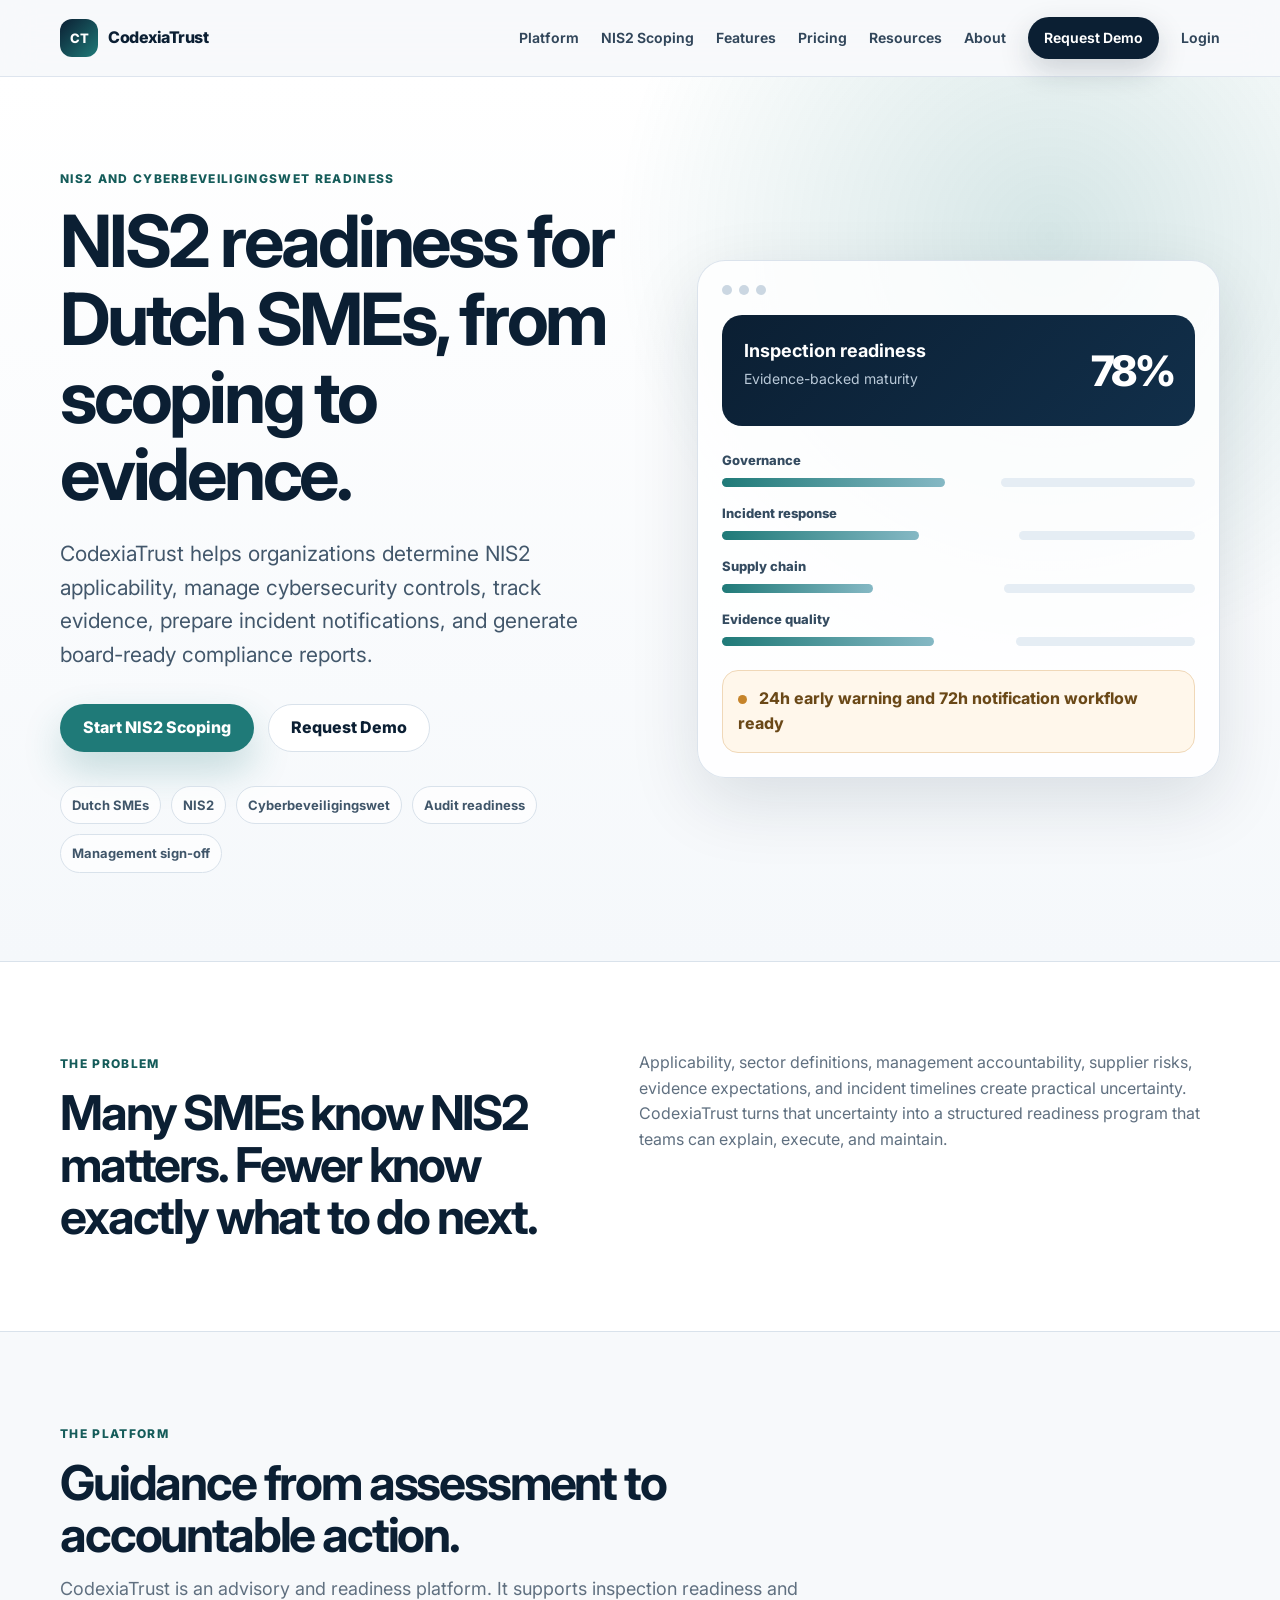
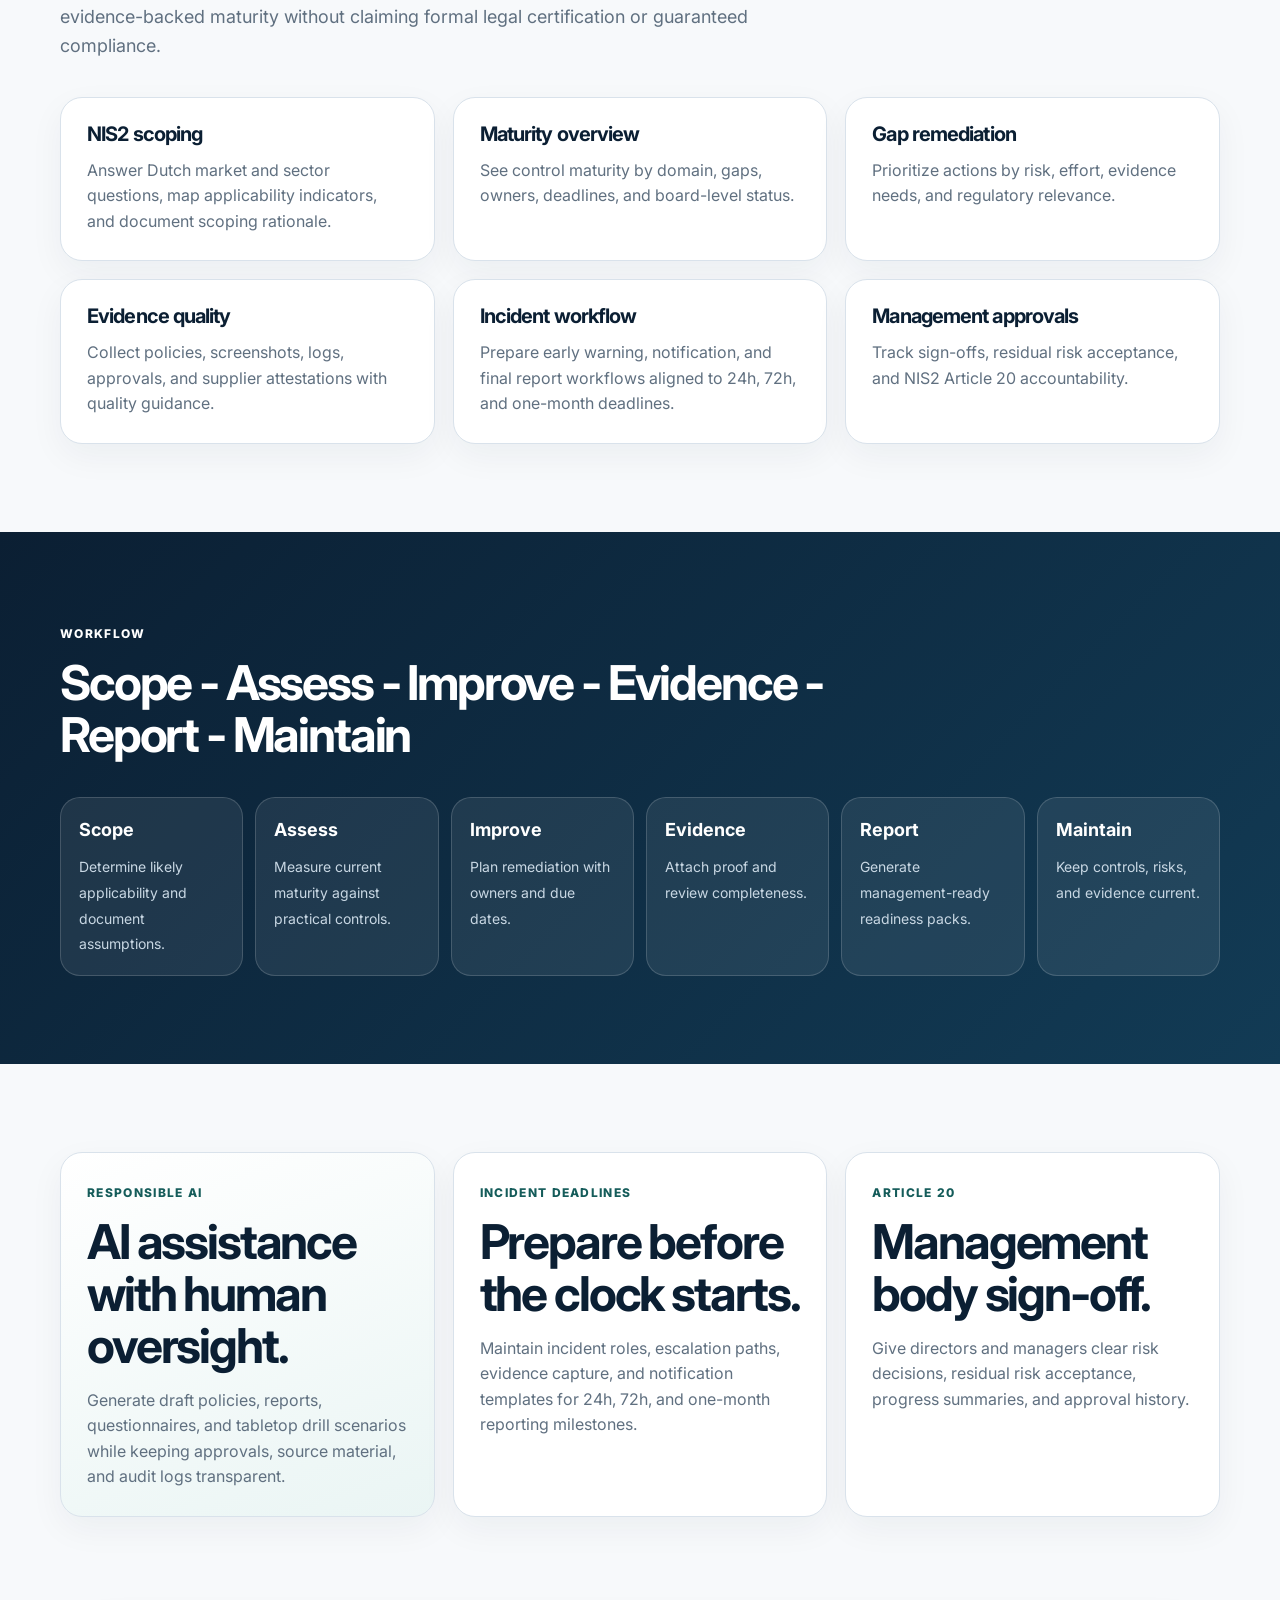
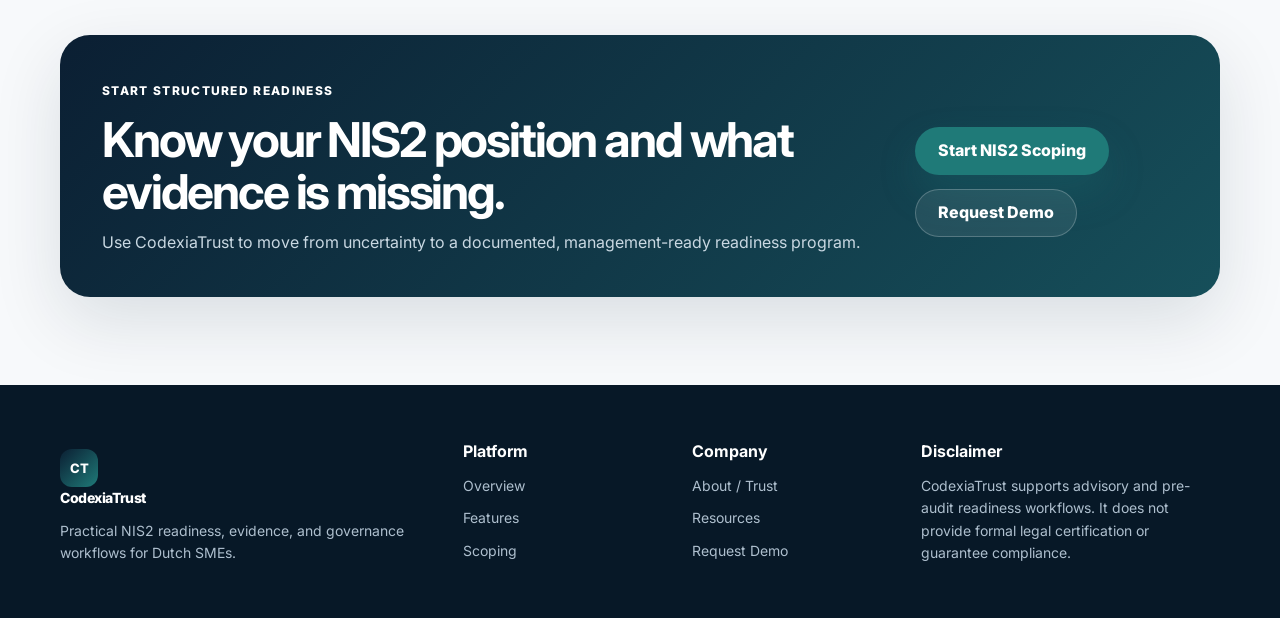
==== index.html @ 7f8c8d51 "Initial CodexiaTrust website" ====
<!doctype html>
<html lang="en">
  <head>
    <meta charset="utf-8">
    <meta name="viewport" content="width=device-width, initial-scale=1">
    <title>CodexiaTrust | NIS2 readiness for Dutch SMEs</title>
    <meta name="description" content="CodexiaTrust helps Dutch SMEs scope NIS2 applicability, manage cyber controls, collect evidence, prepare incident notifications, and report readiness to management.">
    <link rel="preconnect" href="https://fonts.googleapis.com">
    <link rel="preconnect" href="https://fonts.gstatic.com" crossorigin>
    <link href="https://fonts.googleapis.com/css2?family=Inter:wght@400;500;600;700;800&display=swap" rel="stylesheet">
    <link rel="stylesheet" href="styles.css">
  </head>
  <body>
    <header class="site-header">
      <nav class="nav container" aria-label="Primary navigation">
        <a class="brand" href="index.html" aria-label="CodexiaTrust home"><span class="brand-mark">CT</span><span>CodexiaTrust</span></a>
        <button class="nav-toggle" type="button" aria-expanded="false" aria-controls="nav-menu">Menu</button>
        <div class="nav-menu" id="nav-menu">
          <a href="platform.html">Platform</a>
          <a href="scoping.html">NIS2 Scoping</a>
          <a href="features.html">Features</a>
          <a href="pricing.html">Pricing</a>
          <a href="resources.html">Resources</a>
          <a href="about.html">About</a>
          <a href="pricing.html" class="nav-cta">Request Demo</a>
          <a href="login.html">Login</a>
        </div>
      </nav>
    </header>

    <main>
      <section class="hero section">
        <div class="container hero-grid">
          <div class="hero-copy">
            <span class="eyebrow">NIS2 and Cyberbeveiligingswet readiness</span>
            <h1>NIS2 readiness for Dutch SMEs, from scoping to evidence.</h1>
            <p class="lead">CodexiaTrust helps organizations determine NIS2 applicability, manage cybersecurity controls, track evidence, prepare incident notifications, and generate board-ready compliance reports.</p>
            <div class="hero-actions">
              <a class="button primary" href="scoping.html">Start NIS2 Scoping</a>
              <a class="button secondary" href="pricing.html">Request Demo</a>
            </div>
            <div class="trust-row" aria-label="Trust indicators">
              <span>Dutch SMEs</span><span>NIS2</span><span>Cyberbeveiligingswet</span><span>Audit readiness</span><span>Management sign-off</span>
            </div>
          </div>
          <div class="dashboard-card" aria-label="Compliance dashboard mockup">
            <div class="mock-header"><span></span><span></span><span></span></div>
            <div class="score-panel">
              <div><strong>Inspection readiness</strong><span>Evidence-backed maturity</span></div>
              <div class="score">78%</div>
            </div>
            <div class="maturity-bars">
              <div><span>Governance</span><b style="width: 82%"></b></div>
              <div><span>Incident response</span><b style="width: 68%"></b></div>
              <div><span>Supply chain</span><b style="width: 55%"></b></div>
              <div><span>Evidence quality</span><b style="width: 74%"></b></div>
            </div>
            <div class="deadline-card"><span class="amber-dot"></span> 24h early warning and 72h notification workflow ready</div>
          </div>
        </div>
      </section>

      <section class="section problem">
        <div class="container split">
          <div>
            <span class="eyebrow">The problem</span>
            <h2>Many SMEs know NIS2 matters. Fewer know exactly what to do next.</h2>
          </div>
          <p>Applicability, sector definitions, management accountability, supplier risks, evidence expectations, and incident timelines create practical uncertainty. CodexiaTrust turns that uncertainty into a structured readiness program that teams can explain, execute, and maintain.</p>
        </div>
      </section>

      <section class="section">
        <div class="container">
          <div class="section-heading">
            <span class="eyebrow">The platform</span>
            <h2>Guidance from assessment to accountable action.</h2>
            <p>CodexiaTrust is an advisory and readiness platform. It supports inspection readiness and evidence-backed maturity without claiming formal legal certification or guaranteed compliance.</p>
          </div>
          <div class="feature-grid">
            <article class="card"><h3>NIS2 scoping</h3><p>Answer Dutch market and sector questions, map applicability indicators, and document scoping rationale.</p></article>
            <article class="card"><h3>Maturity overview</h3><p>See control maturity by domain, gaps, owners, deadlines, and board-level status.</p></article>
            <article class="card"><h3>Gap remediation</h3><p>Prioritize actions by risk, effort, evidence needs, and regulatory relevance.</p></article>
            <article class="card"><h3>Evidence quality</h3><p>Collect policies, screenshots, logs, approvals, and supplier attestations with quality guidance.</p></article>
            <article class="card"><h3>Incident workflow</h3><p>Prepare early warning, notification, and final report workflows aligned to 24h, 72h, and one-month deadlines.</p></article>
            <article class="card"><h3>Management approvals</h3><p>Track sign-offs, residual risk acceptance, and NIS2 Article 20 accountability.</p></article>
          </div>
        </div>
      </section>

      <section class="section workflow-section">
        <div class="container">
          <div class="section-heading compact"><span class="eyebrow">Workflow</span><h2>Scope - Assess - Improve - Evidence - Report - Maintain</h2></div>
          <div class="workflow">
            <div><strong>Scope</strong><span>Determine likely applicability and document assumptions.</span></div>
            <div><strong>Assess</strong><span>Measure current maturity against practical controls.</span></div>
            <div><strong>Improve</strong><span>Plan remediation with owners and due dates.</span></div>
            <div><strong>Evidence</strong><span>Attach proof and review completeness.</span></div>
            <div><strong>Report</strong><span>Generate management-ready readiness packs.</span></div>
            <div><strong>Maintain</strong><span>Keep controls, risks, and evidence current.</span></div>
          </div>
        </div>
      </section>

      <section class="section">
        <div class="container three-column">
          <article class="panel accent"><span class="eyebrow">Responsible AI</span><h2>AI assistance with human oversight.</h2><p>Generate draft policies, reports, questionnaires, and tabletop drill scenarios while keeping approvals, source material, and audit logs transparent.</p></article>
          <article class="panel"><span class="eyebrow">Incident deadlines</span><h2>Prepare before the clock starts.</h2><p>Maintain incident roles, escalation paths, evidence capture, and notification templates for 24h, 72h, and one-month reporting milestones.</p></article>
          <article class="panel"><span class="eyebrow">Article 20</span><h2>Management body sign-off.</h2><p>Give directors and managers clear risk decisions, residual risk acceptance, progress summaries, and approval history.</p></article>
        </div>
      </section>

      <section class="section final-cta">
        <div class="container cta-box">
          <div><span class="eyebrow">Start structured readiness</span><h2>Know your NIS2 position and what evidence is missing.</h2><p>Use CodexiaTrust to move from uncertainty to a documented, management-ready readiness program.</p></div>
          <div class="hero-actions"><a class="button primary" href="scoping.html">Start NIS2 Scoping</a><a class="button secondary dark" href="pricing.html">Request Demo</a></div>
        </div>
      </section>
    </main>

    <footer class="footer">
      <div class="container footer-grid">
        <div><a class="brand" href="index.html"><span class="brand-mark">CT</span><span>CodexiaTrust</span></a><p>Practical NIS2 readiness, evidence, and governance workflows for Dutch SMEs.</p></div>
        <div><strong>Platform</strong><a href="platform.html">Overview</a><a href="features.html">Features</a><a href="scoping.html">Scoping</a></div>
        <div><strong>Company</strong><a href="about.html">About / Trust</a><a href="resources.html">Resources</a><a href="pricing.html">Request Demo</a></div>
        <div><strong>Disclaimer</strong><p>CodexiaTrust supports advisory and pre-audit readiness workflows. It does not provide formal legal certification or guarantee compliance.</p></div>
      </div>
    </footer>
    <script src="script.js"></script>
  </body>
</html>
---- styles.css ----
:root {
  --navy: #0b1f33;
  --navy-2: #112f4a;
  --teal: #1f7a78;
  --teal-dark: #155c5a;
  --blue-gray: #e8eef4;
  --surface: #f7f9fb;
  --white: #ffffff;
  --text: #152638;
  --muted: #607080;
  --line: #d9e2eb;
  --amber: #c6842a;
  --shadow: 0 24px 70px rgba(11, 31, 51, 0.12);
}

* { box-sizing: border-box; }

body {
  margin: 0;
  font-family: Inter, system-ui, -apple-system, BlinkMacSystemFont, "Segoe UI", sans-serif;
  color: var(--text);
  background: var(--surface);
  line-height: 1.6;
}

a { color: inherit; text-decoration: none; }

.container { width: min(1160px, calc(100% - 40px)); margin: 0 auto; }
.section { padding: 88px 0; }

.site-header {
  position: sticky;
  top: 0;
  z-index: 20;
  background: rgba(247, 249, 251, 0.88);
  backdrop-filter: blur(18px);
  border-bottom: 1px solid rgba(217, 226, 235, 0.8);
}

.nav { min-height: 76px; display: flex; align-items: center; justify-content: space-between; gap: 24px; }
.brand { display: inline-flex; align-items: center; gap: 10px; font-weight: 800; color: var(--navy); letter-spacing: -0.03em; }
.brand-mark { display: grid; place-items: center; width: 38px; height: 38px; border-radius: 12px; color: white; background: linear-gradient(135deg, var(--navy), var(--teal)); font-size: 13px; letter-spacing: 0; }
.nav-menu { display: flex; align-items: center; gap: 22px; font-size: 14px; font-weight: 650; color: #31465a; }
.nav-menu a:hover { color: var(--teal); }
.nav-cta { padding: 10px 16px; border-radius: 999px; background: var(--navy); color: white !important; box-shadow: 0 12px 30px rgba(11, 31, 51, 0.18); }
.nav-toggle { display: none; border: 1px solid var(--line); background: white; border-radius: 999px; padding: 10px 14px; font-weight: 700; color: var(--navy); }

.hero { overflow: hidden; background: radial-gradient(circle at 82% 18%, rgba(31, 122, 120, 0.18), transparent 34%), linear-gradient(180deg, #ffffff, #f5f8fb); }
.hero-grid { display: grid; grid-template-columns: 1.05fr 0.95fr; gap: 58px; align-items: center; }
.eyebrow { display: inline-flex; color: var(--teal-dark); font-weight: 800; font-size: 12px; letter-spacing: 0.11em; text-transform: uppercase; margin-bottom: 14px; }
h1, h2, h3 { margin: 0; color: var(--navy); line-height: 1.08; letter-spacing: -0.045em; }
h1 { font-size: clamp(42px, 6vw, 72px); }
h2 { font-size: clamp(30px, 4vw, 48px); }
h3 { font-size: 20px; }
p { margin: 0; color: var(--muted); }
.lead { margin-top: 24px; font-size: clamp(18px, 2vw, 21px); color: #42576b; max-width: 760px; }
.hero-actions { display: flex; flex-wrap: wrap; gap: 14px; margin-top: 32px; }
.button { display: inline-flex; align-items: center; justify-content: center; min-height: 48px; padding: 0 22px; border-radius: 999px; font-weight: 800; border: 1px solid transparent; }
.button.primary { background: var(--teal); color: white; box-shadow: 0 18px 38px rgba(31, 122, 120, 0.24); }
.button.primary:hover { background: var(--teal-dark); }
.button.secondary { background: white; color: var(--navy); border-color: var(--line); }
.button.secondary.dark { background: rgba(255,255,255,0.08); color: white; border-color: rgba(255,255,255,0.22); }
.trust-row { display: flex; flex-wrap: wrap; gap: 10px; margin-top: 34px; }
.trust-row span { padding: 8px 11px; border: 1px solid var(--line); border-radius: 999px; background: rgba(255,255,255,0.72); color: #40566a; font-size: 13px; font-weight: 700; }

.dashboard-card { background: rgba(255,255,255,0.82); border: 1px solid rgba(217, 226, 235, 0.94); border-radius: 28px; padding: 24px; box-shadow: var(--shadow); }
.mock-header { display: flex; gap: 7px; margin-bottom: 20px; }
.mock-header span { width: 10px; height: 10px; border-radius: 50%; background: #cbd7e2; }
.score-panel { display: flex; justify-content: space-between; gap: 18px; padding: 22px; border-radius: 20px; color: white; background: linear-gradient(135deg, var(--navy), var(--navy-2)); }
.score-panel strong { display: block; font-size: 18px; }
.score-panel span { color: #b9c9d8; font-size: 14px; }
.score { font-size: 42px; font-weight: 800; letter-spacing: -0.06em; }
.maturity-bars { display: grid; gap: 16px; margin: 24px 0; }
.maturity-bars div { display: grid; gap: 7px; font-size: 13px; font-weight: 800; color: #344b60; }
.maturity-bars div::after { content: ""; grid-row: 2; height: 9px; border-radius: 999px; background: #e5edf4; }
.maturity-bars b { position: relative; z-index: 1; grid-row: 2; height: 9px; border-radius: 999px; background: linear-gradient(90deg, var(--teal), #85b8c4); }
.deadline-card { padding: 15px; border: 1px solid #f0d8b8; border-radius: 16px; color: #6a4817; background: #fff7eb; font-weight: 750; }
.amber-dot { display: inline-block; width: 9px; height: 9px; border-radius: 50%; background: var(--amber); margin-right: 8px; }

.split { display: grid; grid-template-columns: 0.9fr 1fr; gap: 56px; align-items: start; }
.problem { background: var(--white); border-block: 1px solid var(--line); }
.section-heading { max-width: 760px; margin-bottom: 36px; }
.section-heading p { margin-top: 14px; font-size: 18px; }
.section-heading.compact { max-width: 860px; }
.feature-grid { display: grid; grid-template-columns: repeat(3, 1fr); gap: 18px; }
.card, .panel, .mini-card { background: white; border: 1px solid var(--line); border-radius: 22px; padding: 26px; box-shadow: 0 12px 34px rgba(11,31,51,0.05); }
.card p, .mini-card p { margin-top: 12px; }
.workflow-section { background: linear-gradient(135deg, var(--navy), #123b55); }
.workflow-section h2, .workflow-section .eyebrow { color: white; }
.workflow { display: grid; grid-template-columns: repeat(6, 1fr); gap: 12px; }
.workflow div { min-height: 160px; padding: 18px; border-radius: 20px; background: rgba(255,255,255,0.08); border: 1px solid rgba(255,255,255,0.16); color: white; }
.workflow strong { display: block; font-size: 18px; margin-bottom: 10px; }
.workflow span { color: #c8d7e3; font-size: 14px; }
.three-column { display: grid; grid-template-columns: repeat(3, 1fr); gap: 18px; }
.panel { min-height: 300px; }
.panel p { margin-top: 16px; }
.panel.accent { background: linear-gradient(160deg, #ffffff, #eaf5f4); }
.final-cta { padding-top: 30px; }
.cta-box { display: flex; justify-content: space-between; gap: 32px; align-items: center; padding: 42px; border-radius: 30px; background: linear-gradient(135deg, var(--navy), #164f5a); box-shadow: var(--shadow); }
.cta-box h2, .cta-box p, .cta-box .eyebrow { color: white; }
.cta-box p { color: #c9d8e2; margin-top: 12px; }

.page-hero { padding: 76px 0 48px; background: linear-gradient(180deg, #ffffff, #f7f9fb); border-bottom: 1px solid var(--line); }
.page-hero .lead { max-width: 820px; }
.content-grid { display: grid; grid-template-columns: repeat(2, 1fr); gap: 18px; }
.pricing-grid { display: grid; grid-template-columns: repeat(3, 1fr); gap: 18px; align-items: stretch; }
.price { font-size: 38px; font-weight: 800; color: var(--navy); letter-spacing: -0.05em; margin: 20px 0; }
.list { padding: 0; margin: 20px 0 0; list-style: none; display: grid; gap: 10px; color: #43596d; }
.list li::before { content: "+"; color: var(--teal); font-weight: 900; margin-right: 8px; }
.form-box { max-width: 760px; background: white; border: 1px solid var(--line); border-radius: 26px; padding: 30px; box-shadow: var(--shadow); }
.form-grid { display: grid; grid-template-columns: repeat(2, 1fr); gap: 14px; }
label { display: grid; gap: 7px; font-weight: 750; color: var(--navy); font-size: 14px; }
input, select, textarea { width: 100%; border: 1px solid var(--line); border-radius: 14px; padding: 13px 14px; font: inherit; background: white; color: var(--text); }
textarea { min-height: 120px; resize: vertical; }
.full { grid-column: 1 / -1; }
.login-shell { min-height: calc(100vh - 76px); display: grid; place-items: center; padding: 60px 20px; background: radial-gradient(circle at 70% 10%, rgba(31,122,120,0.18), transparent 35%), var(--surface); }
.login-card { width: min(460px, 100%); background: white; border: 1px solid var(--line); border-radius: 28px; padding: 34px; box-shadow: var(--shadow); }

.footer { padding: 54px 0; background: #071827; color: white; }
.footer-grid { display: grid; grid-template-columns: 1.5fr 0.8fr 0.8fr 1.2fr; gap: 30px; }
.footer .brand, .footer strong { color: white; }
.footer p, .footer a { display: block; color: #aebfce; margin-top: 10px; font-size: 14px; }

@media (max-width: 920px) {
  .nav-toggle { display: inline-flex; }
  .nav-menu { position: absolute; inset: 76px 20px auto; display: none; flex-direction: column; align-items: stretch; padding: 20px; background: white; border: 1px solid var(--line); border-radius: 22px; box-shadow: var(--shadow); }
  .nav-menu.open { display: flex; }
  .hero-grid, .split, .content-grid { grid-template-columns: 1fr; }
  .feature-grid, .three-column, .pricing-grid { grid-template-columns: repeat(2, 1fr); }
  .workflow { grid-template-columns: repeat(3, 1fr); }
  .cta-box { flex-direction: column; align-items: flex-start; }
  .footer-grid { grid-template-columns: repeat(2, 1fr); }
}

@media (max-width: 640px) {
  .container { width: min(100% - 28px, 1160px); }
  .section { padding: 62px 0; }
  .feature-grid, .three-column, .pricing-grid, .workflow, .form-grid { grid-template-columns: 1fr; }
  .footer-grid { grid-template-columns: 1fr; }
  .dashboard-card, .cta-box, .login-card { border-radius: 22px; padding: 22px; }
  h1 { font-size: 40px; }
}
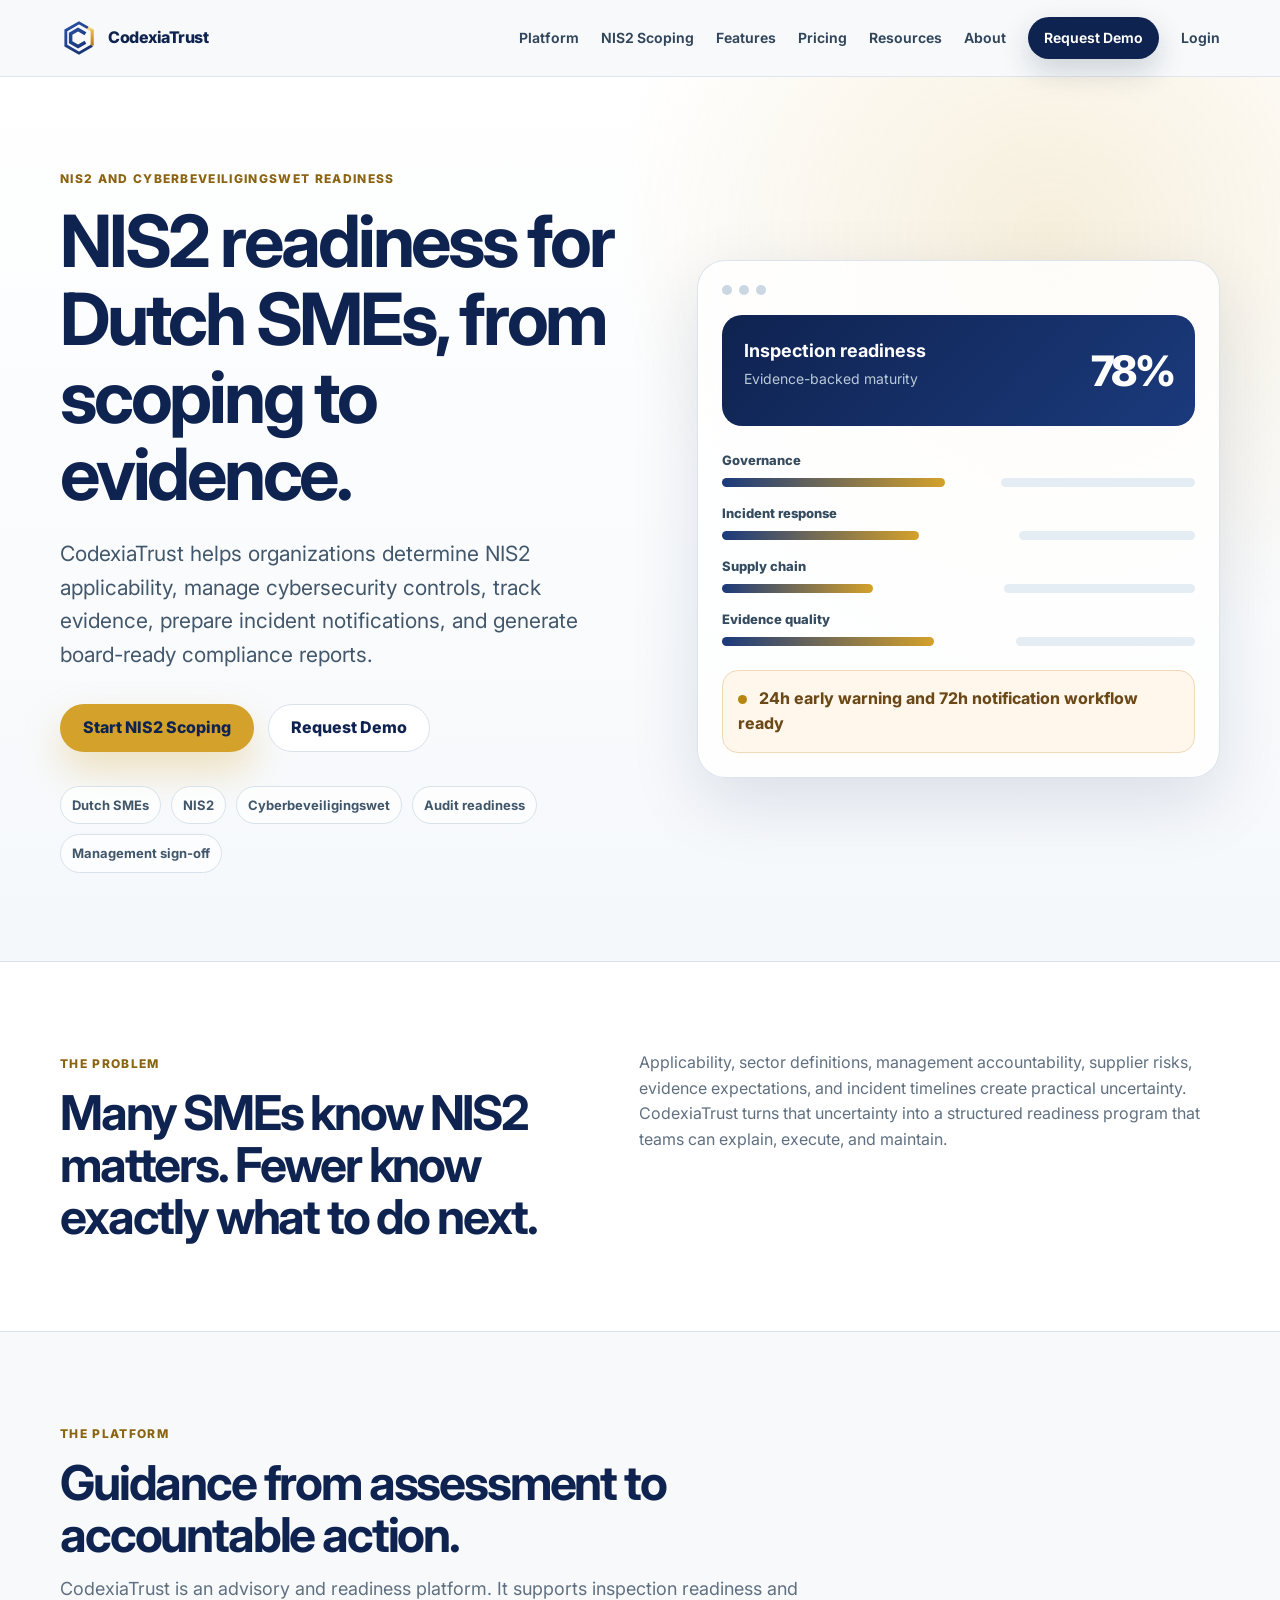
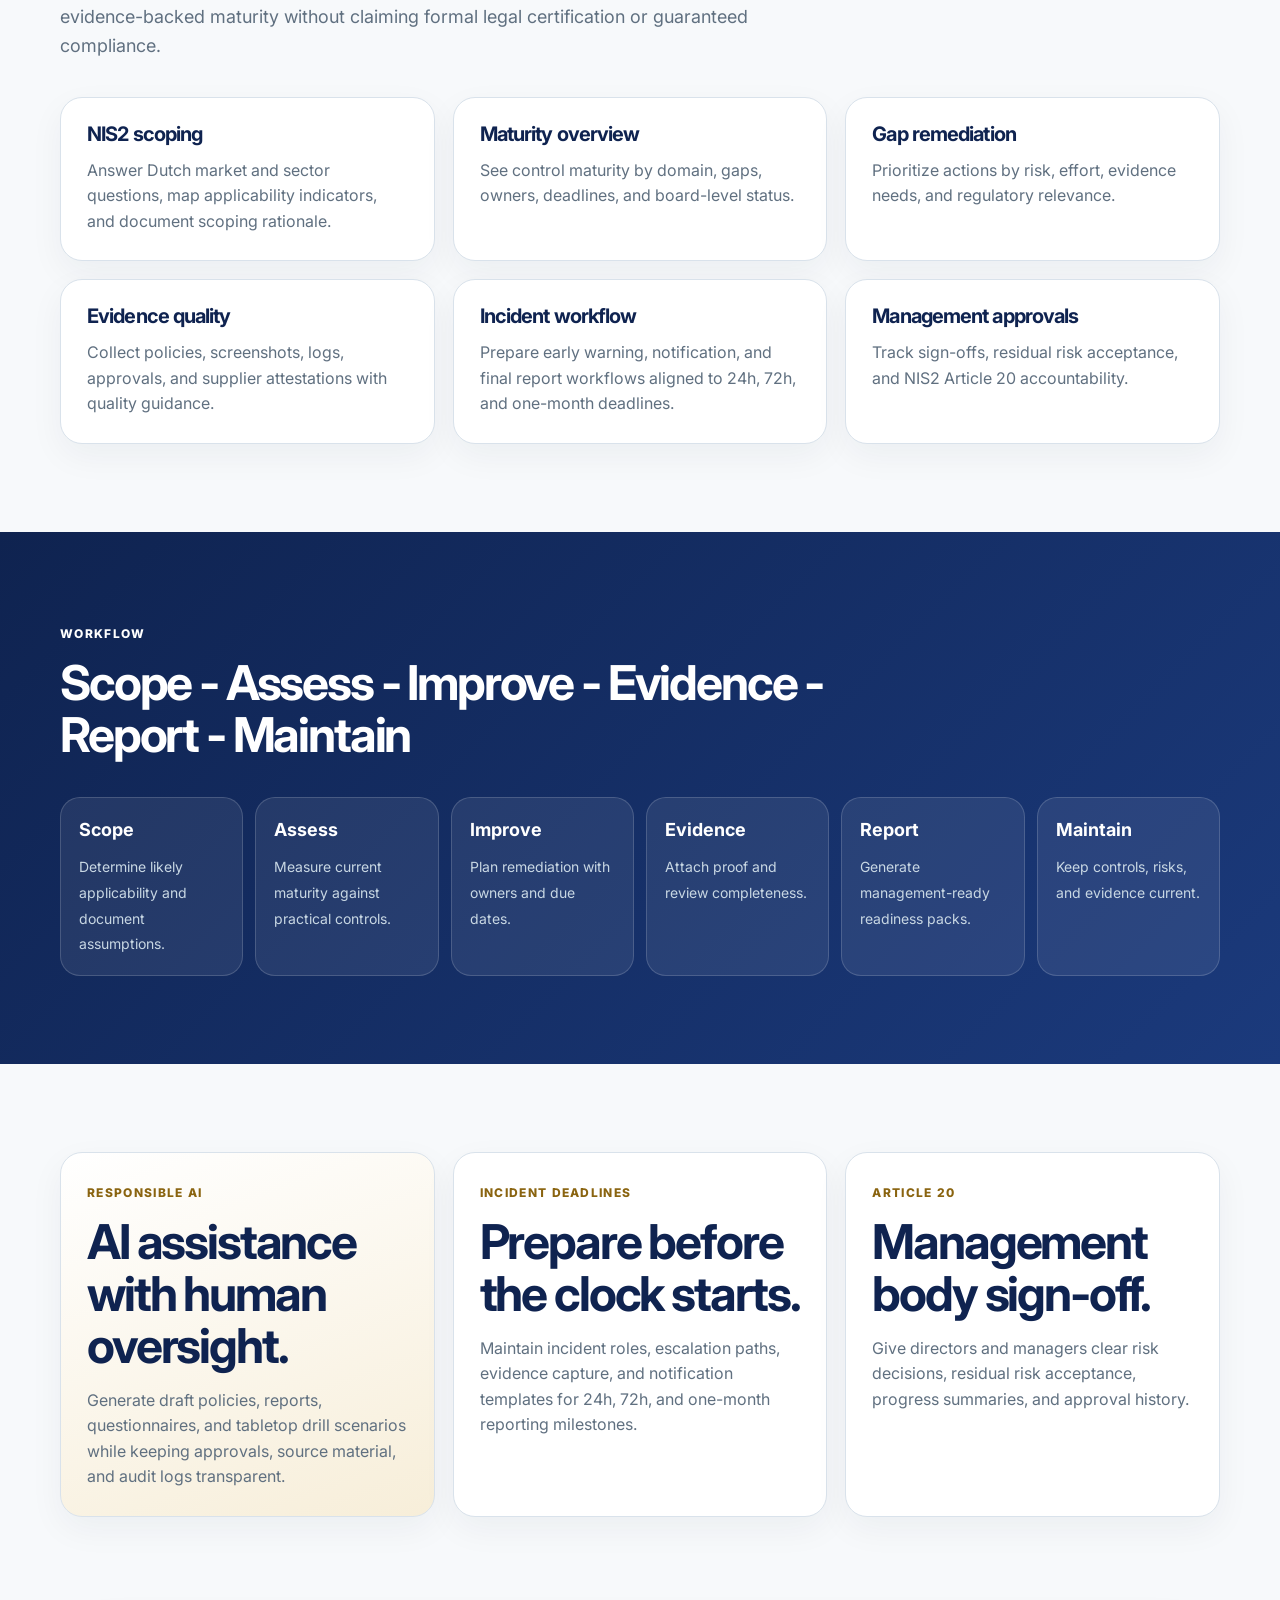
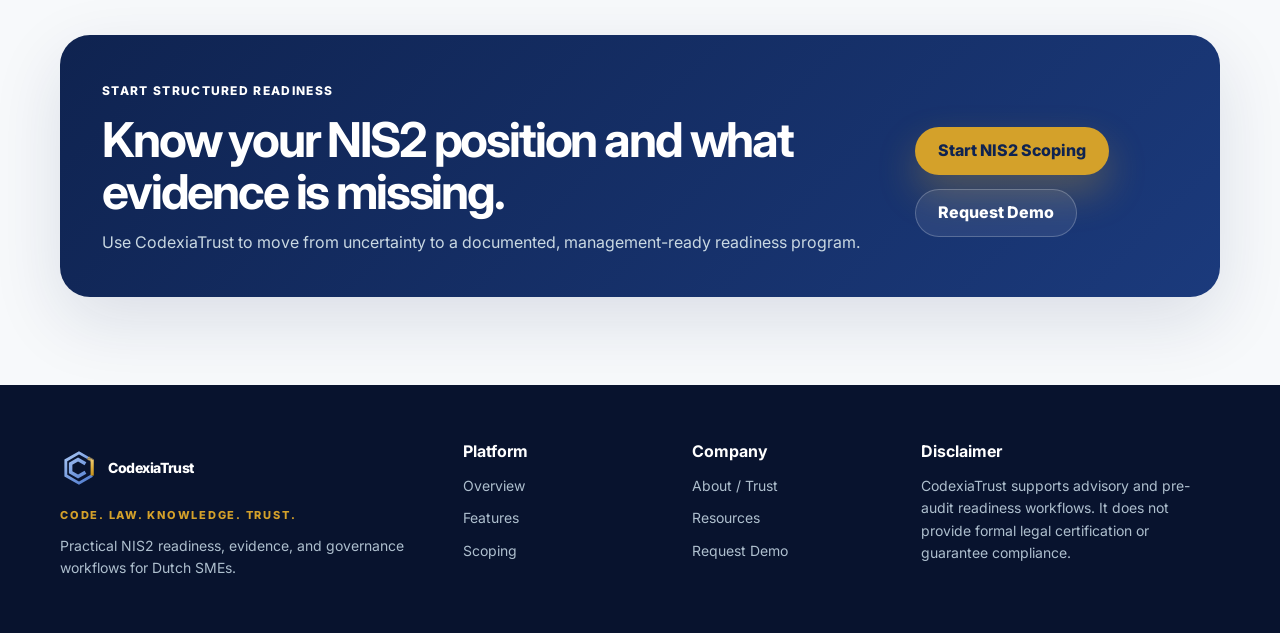
==== commit 62232487: "Adopt Codexia logo mark and navy/gold brand palette Replace the CT text badge with the hexagonal C m" ====
--- a/index.html
+++ b/index.html
@@ -8,12 +8,12 @@
     <link rel="preconnect" href="https://fonts.googleapis.com">
     <link rel="preconnect" href="https://fonts.gstatic.com" crossorigin>
     <link href="https://fonts.googleapis.com/css2?family=Inter:wght@400;500;600;700;800&display=swap" rel="stylesheet">
-    <link rel="stylesheet" href="styles.css">
+    <link rel="icon" href="assets/favicon.svg" type="image/svg+xml"><link rel="apple-touch-icon" href="assets/favicon.svg"><link rel="stylesheet" href="styles.css">
   </head>
   <body>
     <header class="site-header">
       <nav class="nav container" aria-label="Primary navigation">
-        <a class="brand" href="index.html" aria-label="CodexiaTrust home"><span class="brand-mark">CT</span><span>CodexiaTrust</span></a>
+        <a class="brand" href="index.html" aria-label="CodexiaTrust home"><span class="brand-mark" aria-hidden="true"></span><span>CodexiaTrust</span></a>
         <button class="nav-toggle" type="button" aria-expanded="false" aria-controls="nav-menu">Menu</button>
         <div class="nav-menu" id="nav-menu">
           <a href="platform.html">Platform</a>
@@ -120,7 +120,7 @@
 
     <footer class="footer">
       <div class="container footer-grid">
-        <div><a class="brand" href="index.html"><span class="brand-mark">CT</span><span>CodexiaTrust</span></a><p>Practical NIS2 readiness, evidence, and governance workflows for Dutch SMEs.</p></div>
+        <div><a class="brand" href="index.html"><span class="brand-mark" aria-hidden="true"></span><span>CodexiaTrust</span></a><p class="tagline">Code. Law. Knowledge. Trust.</p><p>Practical NIS2 readiness, evidence, and governance workflows for Dutch SMEs.</p></div>
         <div><strong>Platform</strong><a href="platform.html">Overview</a><a href="features.html">Features</a><a href="scoping.html">Scoping</a></div>
         <div><strong>Company</strong><a href="about.html">About / Trust</a><a href="resources.html">Resources</a><a href="pricing.html">Request Demo</a></div>
         <div><strong>Disclaimer</strong><p>CodexiaTrust supports advisory and pre-audit readiness workflows. It does not provide formal legal certification or guarantee compliance.</p></div>
--- a/styles.css
+++ b/styles.css
@@ -1,16 +1,18 @@
 :root {
-  --navy: #0b1f33;
-  --navy-2: #112f4a;
-  --teal: #1f7a78;
-  --teal-dark: #155c5a;
+  --navy: #0f2350;
+  --navy-2: #1b3a7c;
+  --gold: #d4a12a;
+  --gold-dark: #b8860f;
+  /* gold is too light for text on white (2.4:1) — use gold-ink for type and rules */
+  --gold-ink: #8a6410;
   --blue-gray: #e8eef4;
   --surface: #f7f9fb;
   --white: #ffffff;
   --text: #152638;
   --muted: #607080;
   --line: #d9e2eb;
-  --amber: #c6842a;
-  --shadow: 0 24px 70px rgba(11, 31, 51, 0.12);
+  --amber: #b8860f;
+  --shadow: 0 24px 70px rgba(15, 35, 80, 0.12);
 }
 
 * { box-sizing: border-box; }
@@ -39,15 +41,15 @@
 
 .nav { min-height: 76px; display: flex; align-items: center; justify-content: space-between; gap: 24px; }
 .brand { display: inline-flex; align-items: center; gap: 10px; font-weight: 800; color: var(--navy); letter-spacing: -0.03em; }
-.brand-mark { display: grid; place-items: center; width: 38px; height: 38px; border-radius: 12px; color: white; background: linear-gradient(135deg, var(--navy), var(--teal)); font-size: 13px; letter-spacing: 0; }
+.brand-mark { display: block; flex: none; width: 38px; height: 38px; background: url("assets/logo.svg") center / contain no-repeat; }
 .nav-menu { display: flex; align-items: center; gap: 22px; font-size: 14px; font-weight: 650; color: #31465a; }
-.nav-menu a:hover { color: var(--teal); }
+.nav-menu a:hover { color: var(--navy-2); }
 .nav-cta { padding: 10px 16px; border-radius: 999px; background: var(--navy); color: white !important; box-shadow: 0 12px 30px rgba(11, 31, 51, 0.18); }
 .nav-toggle { display: none; border: 1px solid var(--line); background: white; border-radius: 999px; padding: 10px 14px; font-weight: 700; color: var(--navy); }
 
-.hero { overflow: hidden; background: radial-gradient(circle at 82% 18%, rgba(31, 122, 120, 0.18), transparent 34%), linear-gradient(180deg, #ffffff, #f5f8fb); }
+.hero { overflow: hidden; background: radial-gradient(circle at 82% 18%, rgba(212, 161, 42, 0.16), transparent 34%), linear-gradient(180deg, #ffffff, #f5f8fb); }
 .hero-grid { display: grid; grid-template-columns: 1.05fr 0.95fr; gap: 58px; align-items: center; }
-.eyebrow { display: inline-flex; color: var(--teal-dark); font-weight: 800; font-size: 12px; letter-spacing: 0.11em; text-transform: uppercase; margin-bottom: 14px; }
+.eyebrow { display: inline-flex; color: var(--gold-ink); font-weight: 800; font-size: 12px; letter-spacing: 0.11em; text-transform: uppercase; margin-bottom: 14px; }
 h1, h2, h3 { margin: 0; color: var(--navy); line-height: 1.08; letter-spacing: -0.045em; }
 h1 { font-size: clamp(42px, 6vw, 72px); }
 h2 { font-size: clamp(30px, 4vw, 48px); }
@@ -56,8 +58,9 @@
 .lead { margin-top: 24px; font-size: clamp(18px, 2vw, 21px); color: #42576b; max-width: 760px; }
 .hero-actions { display: flex; flex-wrap: wrap; gap: 14px; margin-top: 32px; }
 .button { display: inline-flex; align-items: center; justify-content: center; min-height: 48px; padding: 0 22px; border-radius: 999px; font-weight: 800; border: 1px solid transparent; }
-.button.primary { background: var(--teal); color: white; box-shadow: 0 18px 38px rgba(31, 122, 120, 0.24); }
-.button.primary:hover { background: var(--teal-dark); }
+/* navy type on gold, not white — white on gold is 2.4:1 and fails AA */
+.button.primary { background: var(--gold); color: var(--navy); box-shadow: 0 18px 38px rgba(212, 161, 42, 0.30); }
+.button.primary:hover { background: #e3b445; }
 .button.secondary { background: white; color: var(--navy); border-color: var(--line); }
 .button.secondary.dark { background: rgba(255,255,255,0.08); color: white; border-color: rgba(255,255,255,0.22); }
 .trust-row { display: flex; flex-wrap: wrap; gap: 10px; margin-top: 34px; }
@@ -73,7 +76,7 @@
 .maturity-bars { display: grid; gap: 16px; margin: 24px 0; }
 .maturity-bars div { display: grid; gap: 7px; font-size: 13px; font-weight: 800; color: #344b60; }
 .maturity-bars div::after { content: ""; grid-row: 2; height: 9px; border-radius: 999px; background: #e5edf4; }
-.maturity-bars b { position: relative; z-index: 1; grid-row: 2; height: 9px; border-radius: 999px; background: linear-gradient(90deg, var(--teal), #85b8c4); }
+.maturity-bars b { position: relative; z-index: 1; grid-row: 2; height: 9px; border-radius: 999px; background: linear-gradient(90deg, var(--navy-2), var(--gold)); }
 .deadline-card { padding: 15px; border: 1px solid #f0d8b8; border-radius: 16px; color: #6a4817; background: #fff7eb; font-weight: 750; }
 .amber-dot { display: inline-block; width: 9px; height: 9px; border-radius: 50%; background: var(--amber); margin-right: 8px; }
 
@@ -85,7 +88,7 @@
 .feature-grid { display: grid; grid-template-columns: repeat(3, 1fr); gap: 18px; }
 .card, .panel, .mini-card { background: white; border: 1px solid var(--line); border-radius: 22px; padding: 26px; box-shadow: 0 12px 34px rgba(11,31,51,0.05); }
 .card p, .mini-card p { margin-top: 12px; }
-.workflow-section { background: linear-gradient(135deg, var(--navy), #123b55); }
+.workflow-section { background: linear-gradient(135deg, var(--navy), var(--navy-2)); }
 .workflow-section h2, .workflow-section .eyebrow { color: white; }
 .workflow { display: grid; grid-template-columns: repeat(6, 1fr); gap: 12px; }
 .workflow div { min-height: 160px; padding: 18px; border-radius: 20px; background: rgba(255,255,255,0.08); border: 1px solid rgba(255,255,255,0.16); color: white; }
@@ -94,9 +97,9 @@
 .three-column { display: grid; grid-template-columns: repeat(3, 1fr); gap: 18px; }
 .panel { min-height: 300px; }
 .panel p { margin-top: 16px; }
-.panel.accent { background: linear-gradient(160deg, #ffffff, #eaf5f4); }
+.panel.accent { background: linear-gradient(160deg, #ffffff, #f7eed9); }
 .final-cta { padding-top: 30px; }
-.cta-box { display: flex; justify-content: space-between; gap: 32px; align-items: center; padding: 42px; border-radius: 30px; background: linear-gradient(135deg, var(--navy), #164f5a); box-shadow: var(--shadow); }
+.cta-box { display: flex; justify-content: space-between; gap: 32px; align-items: center; padding: 42px; border-radius: 30px; background: linear-gradient(135deg, var(--navy), var(--navy-2)); box-shadow: var(--shadow); }
 .cta-box h2, .cta-box p, .cta-box .eyebrow { color: white; }
 .cta-box p { color: #c9d8e2; margin-top: 12px; }
 
@@ -106,20 +109,24 @@
 .pricing-grid { display: grid; grid-template-columns: repeat(3, 1fr); gap: 18px; align-items: stretch; }
 .price { font-size: 38px; font-weight: 800; color: var(--navy); letter-spacing: -0.05em; margin: 20px 0; }
 .list { padding: 0; margin: 20px 0 0; list-style: none; display: grid; gap: 10px; color: #43596d; }
-.list li::before { content: "+"; color: var(--teal); font-weight: 900; margin-right: 8px; }
+.list li::before { content: "+"; color: var(--gold-ink); font-weight: 900; margin-right: 8px; }
 .form-box { max-width: 760px; background: white; border: 1px solid var(--line); border-radius: 26px; padding: 30px; box-shadow: var(--shadow); }
 .form-grid { display: grid; grid-template-columns: repeat(2, 1fr); gap: 14px; }
 label { display: grid; gap: 7px; font-weight: 750; color: var(--navy); font-size: 14px; }
 input, select, textarea { width: 100%; border: 1px solid var(--line); border-radius: 14px; padding: 13px 14px; font: inherit; background: white; color: var(--text); }
 textarea { min-height: 120px; resize: vertical; }
 .full { grid-column: 1 / -1; }
-.login-shell { min-height: calc(100vh - 76px); display: grid; place-items: center; padding: 60px 20px; background: radial-gradient(circle at 70% 10%, rgba(31,122,120,0.18), transparent 35%), var(--surface); }
+.login-shell { min-height: calc(100vh - 76px); display: grid; place-items: center; padding: 60px 20px; background: radial-gradient(circle at 70% 10%, rgba(212,161,42,0.16), transparent 35%), var(--surface); }
 .login-card { width: min(460px, 100%); background: white; border: 1px solid var(--line); border-radius: 28px; padding: 34px; box-shadow: var(--shadow); }
 
-.footer { padding: 54px 0; background: #071827; color: white; }
+.footer { padding: 54px 0; background: #08132e; color: white; }
 .footer-grid { display: grid; grid-template-columns: 1.5fr 0.8fr 0.8fr 1.2fr; gap: 30px; }
-.footer .brand, .footer strong { color: white; }
+/* .footer a { display: block } below would otherwise stack the mark above the wordmark */
+.footer .brand { display: inline-flex; color: white; }
+.footer strong { color: white; }
+.footer .brand-mark { background-image: url("assets/logo-light.svg"); }
 .footer p, .footer a { display: block; color: #aebfce; margin-top: 10px; font-size: 14px; }
+.tagline { margin-top: 12px !important; color: var(--gold) !important; font-size: 11px !important; font-weight: 800; letter-spacing: 0.16em; text-transform: uppercase; }
 
 @media (max-width: 920px) {
   .nav-toggle { display: inline-flex; }
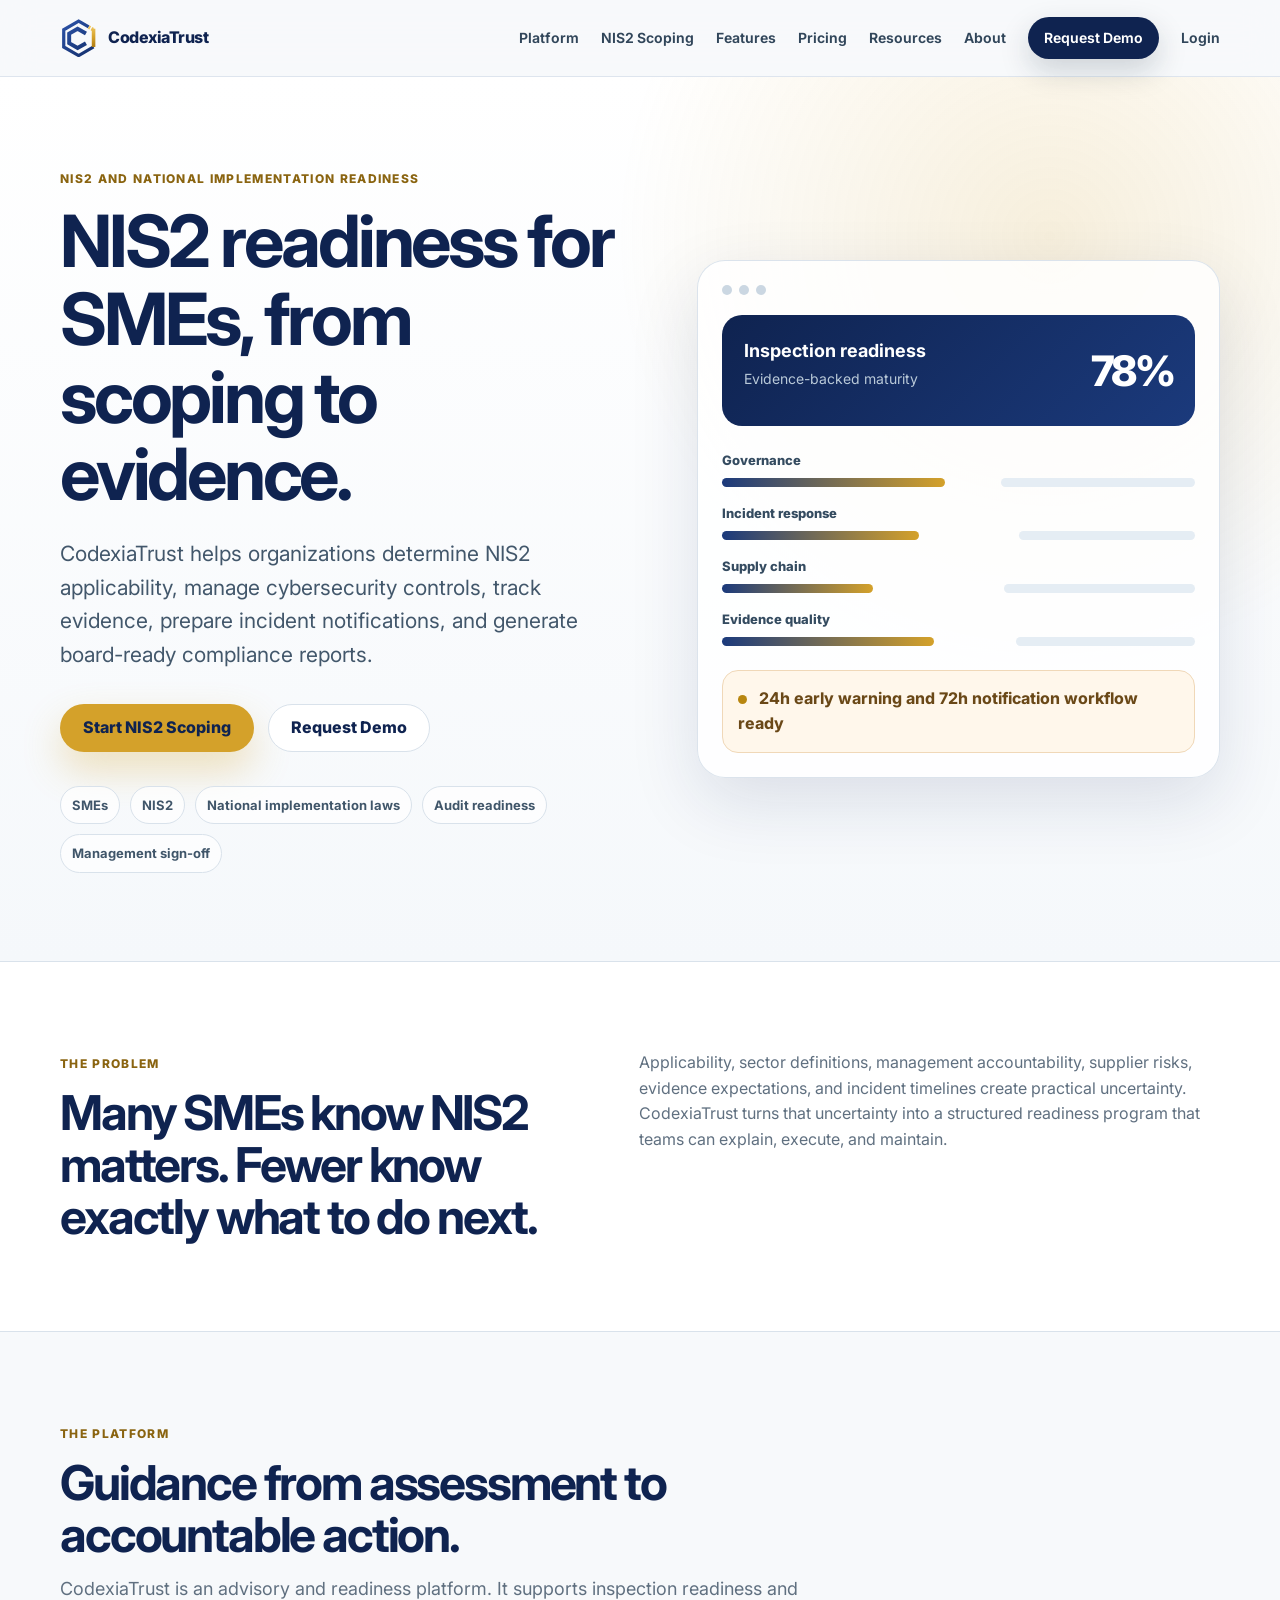
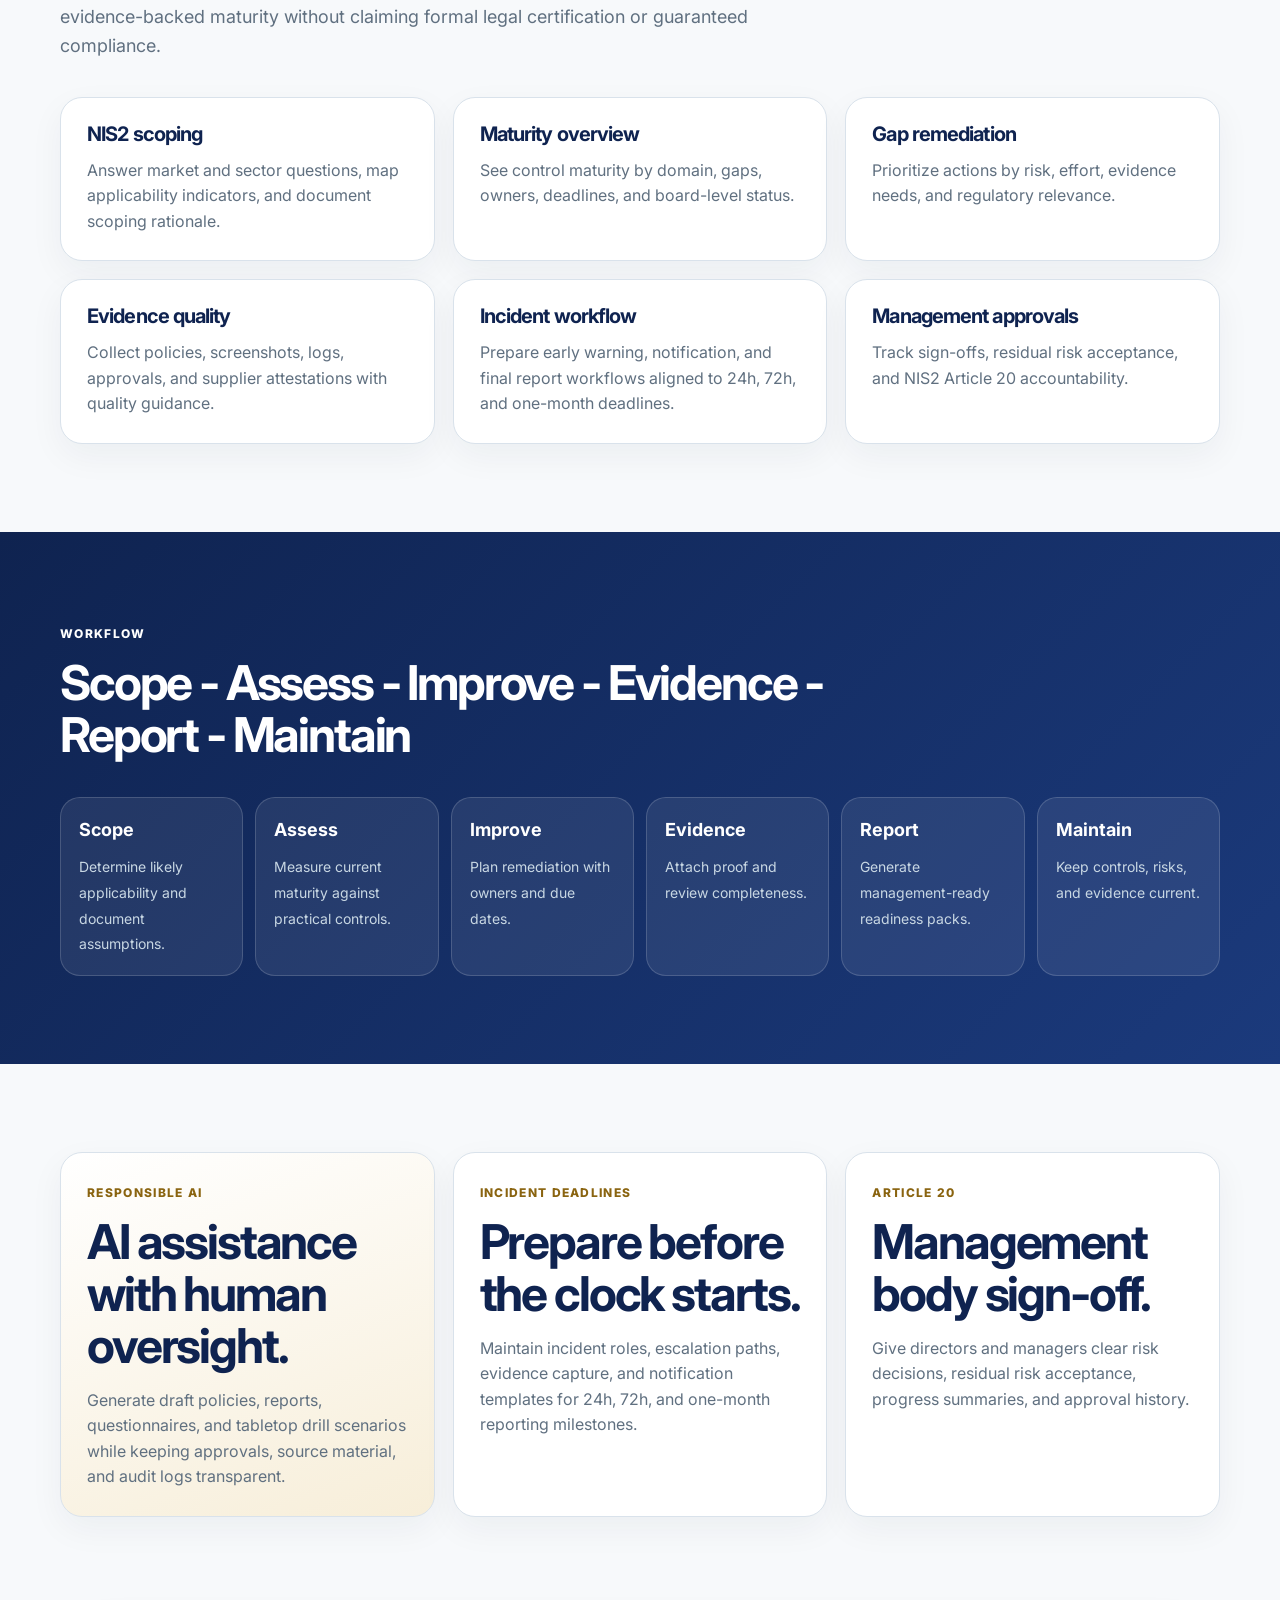
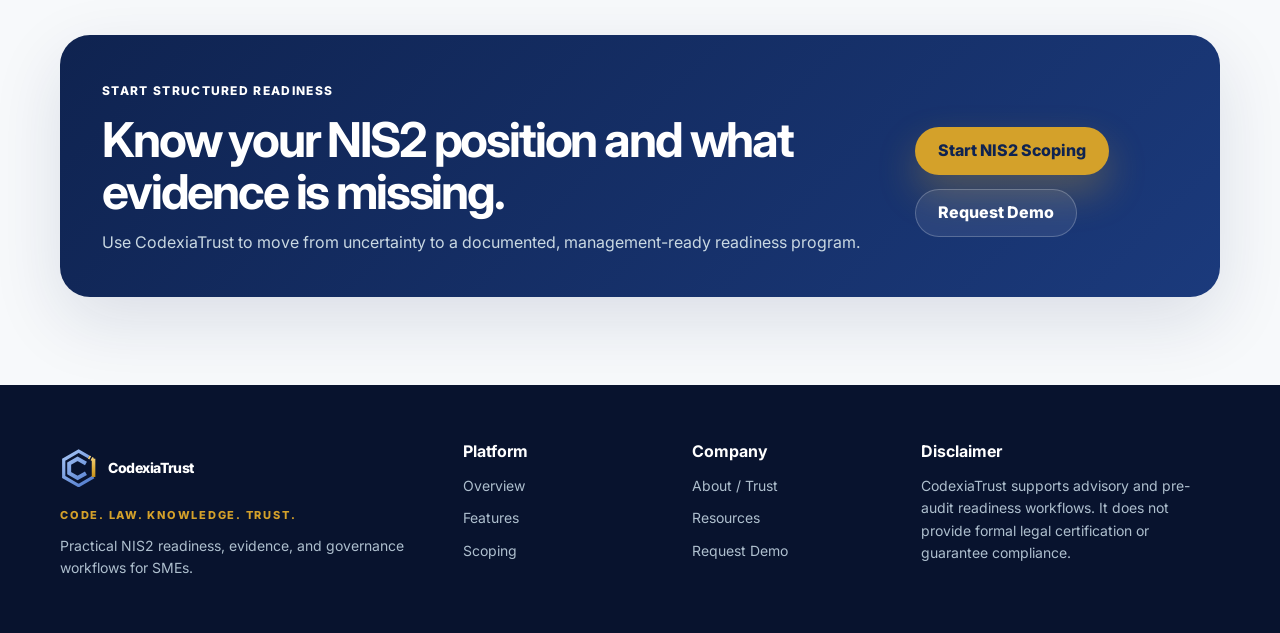
==== commit 0c76a66d: "Broaden positioning from Dutch SMEs to SMEs generally Remove country-exclusive framing across the si" ====
--- a/index.html
+++ b/index.html
@@ -3,8 +3,8 @@
   <head>
     <meta charset="utf-8">
     <meta name="viewport" content="width=device-width, initial-scale=1">
-    <title>CodexiaTrust | NIS2 readiness for Dutch SMEs</title>
-    <meta name="description" content="CodexiaTrust helps Dutch SMEs scope NIS2 applicability, manage cyber controls, collect evidence, prepare incident notifications, and report readiness to management.">
+    <title>CodexiaTrust | NIS2 readiness for SMEs</title>
+    <meta name="description" content="CodexiaTrust helps SMEs scope NIS2 applicability, manage cyber controls, collect evidence, prepare incident notifications, and report readiness to management.">
     <link rel="preconnect" href="https://fonts.googleapis.com">
     <link rel="preconnect" href="https://fonts.gstatic.com" crossorigin>
     <link href="https://fonts.googleapis.com/css2?family=Inter:wght@400;500;600;700;800&display=swap" rel="stylesheet">
@@ -32,15 +32,15 @@
       <section class="hero section">
         <div class="container hero-grid">
           <div class="hero-copy">
-            <span class="eyebrow">NIS2 and Cyberbeveiligingswet readiness</span>
-            <h1>NIS2 readiness for Dutch SMEs, from scoping to evidence.</h1>
+            <span class="eyebrow">NIS2 and national implementation readiness</span>
+            <h1>NIS2 readiness for SMEs, from scoping to evidence.</h1>
             <p class="lead">CodexiaTrust helps organizations determine NIS2 applicability, manage cybersecurity controls, track evidence, prepare incident notifications, and generate board-ready compliance reports.</p>
             <div class="hero-actions">
               <a class="button primary" href="scoping.html">Start NIS2 Scoping</a>
               <a class="button secondary" href="pricing.html">Request Demo</a>
             </div>
             <div class="trust-row" aria-label="Trust indicators">
-              <span>Dutch SMEs</span><span>NIS2</span><span>Cyberbeveiligingswet</span><span>Audit readiness</span><span>Management sign-off</span>
+              <span>SMEs</span><span>NIS2</span><span>National implementation laws</span><span>Audit readiness</span><span>Management sign-off</span>
             </div>
           </div>
           <div class="dashboard-card" aria-label="Compliance dashboard mockup">
@@ -78,7 +78,7 @@
             <p>CodexiaTrust is an advisory and readiness platform. It supports inspection readiness and evidence-backed maturity without claiming formal legal certification or guaranteed compliance.</p>
           </div>
           <div class="feature-grid">
-            <article class="card"><h3>NIS2 scoping</h3><p>Answer Dutch market and sector questions, map applicability indicators, and document scoping rationale.</p></article>
+            <article class="card"><h3>NIS2 scoping</h3><p>Answer market and sector questions, map applicability indicators, and document scoping rationale.</p></article>
             <article class="card"><h3>Maturity overview</h3><p>See control maturity by domain, gaps, owners, deadlines, and board-level status.</p></article>
             <article class="card"><h3>Gap remediation</h3><p>Prioritize actions by risk, effort, evidence needs, and regulatory relevance.</p></article>
             <article class="card"><h3>Evidence quality</h3><p>Collect policies, screenshots, logs, approvals, and supplier attestations with quality guidance.</p></article>
@@ -120,7 +120,7 @@
 
     <footer class="footer">
       <div class="container footer-grid">
-        <div><a class="brand" href="index.html"><span class="brand-mark" aria-hidden="true"></span><span>CodexiaTrust</span></a><p class="tagline">Code. Law. Knowledge. Trust.</p><p>Practical NIS2 readiness, evidence, and governance workflows for Dutch SMEs.</p></div>
+        <div><a class="brand" href="index.html"><span class="brand-mark" aria-hidden="true"></span><span>CodexiaTrust</span></a><p class="tagline">Code. Law. Knowledge. Trust.</p><p>Practical NIS2 readiness, evidence, and governance workflows for SMEs.</p></div>
         <div><strong>Platform</strong><a href="platform.html">Overview</a><a href="features.html">Features</a><a href="scoping.html">Scoping</a></div>
         <div><strong>Company</strong><a href="about.html">About / Trust</a><a href="resources.html">Resources</a><a href="pricing.html">Request Demo</a></div>
         <div><strong>Disclaimer</strong><p>CodexiaTrust supports advisory and pre-audit readiness workflows. It does not provide formal legal certification or guarantee compliance.</p></div>
--- a/styles.css
+++ b/styles.css
@@ -41,7 +41,7 @@
 
 .nav { min-height: 76px; display: flex; align-items: center; justify-content: space-between; gap: 24px; }
 .brand { display: inline-flex; align-items: center; gap: 10px; font-weight: 800; color: var(--navy); letter-spacing: -0.03em; }
-.brand-mark { display: block; flex: none; width: 38px; height: 38px; background: url("assets/logo.svg") center / contain no-repeat; }
+.brand-mark { display: block; flex: none; width: 38px; height: 38px; background: url("assets/logo-mark.svg") center / contain no-repeat; }
 .nav-menu { display: flex; align-items: center; gap: 22px; font-size: 14px; font-weight: 650; color: #31465a; }
 .nav-menu a:hover { color: var(--navy-2); }
 .nav-cta { padding: 10px 16px; border-radius: 999px; background: var(--navy); color: white !important; box-shadow: 0 12px 30px rgba(11, 31, 51, 0.18); }
@@ -124,7 +124,7 @@
 /* .footer a { display: block } below would otherwise stack the mark above the wordmark */
 .footer .brand { display: inline-flex; color: white; }
 .footer strong { color: white; }
-.footer .brand-mark { background-image: url("assets/logo-light.svg"); }
+.footer .brand-mark { background-image: url("assets/logo-mark-light.svg"); }
 .footer p, .footer a { display: block; color: #aebfce; margin-top: 10px; font-size: 14px; }
 .tagline { margin-top: 12px !important; color: var(--gold) !important; font-size: 11px !important; font-weight: 800; letter-spacing: 0.16em; text-transform: uppercase; }
 
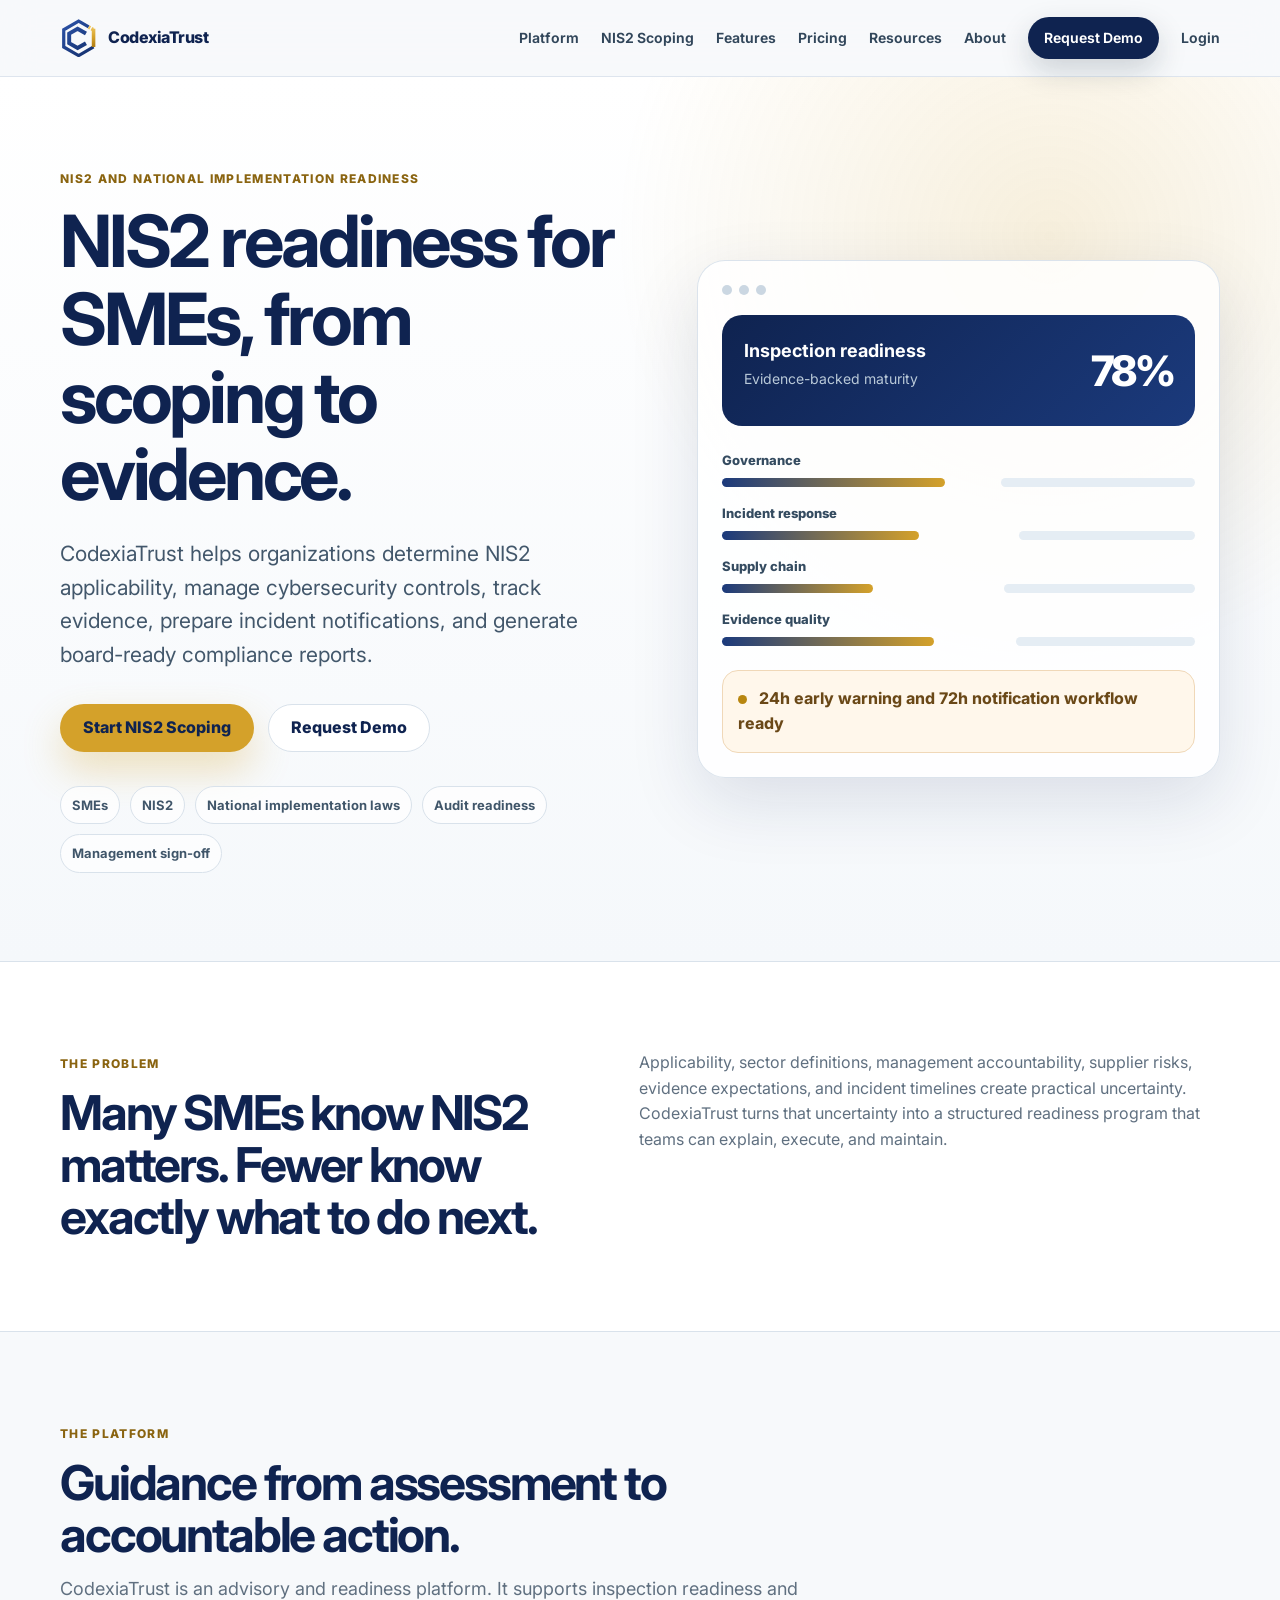
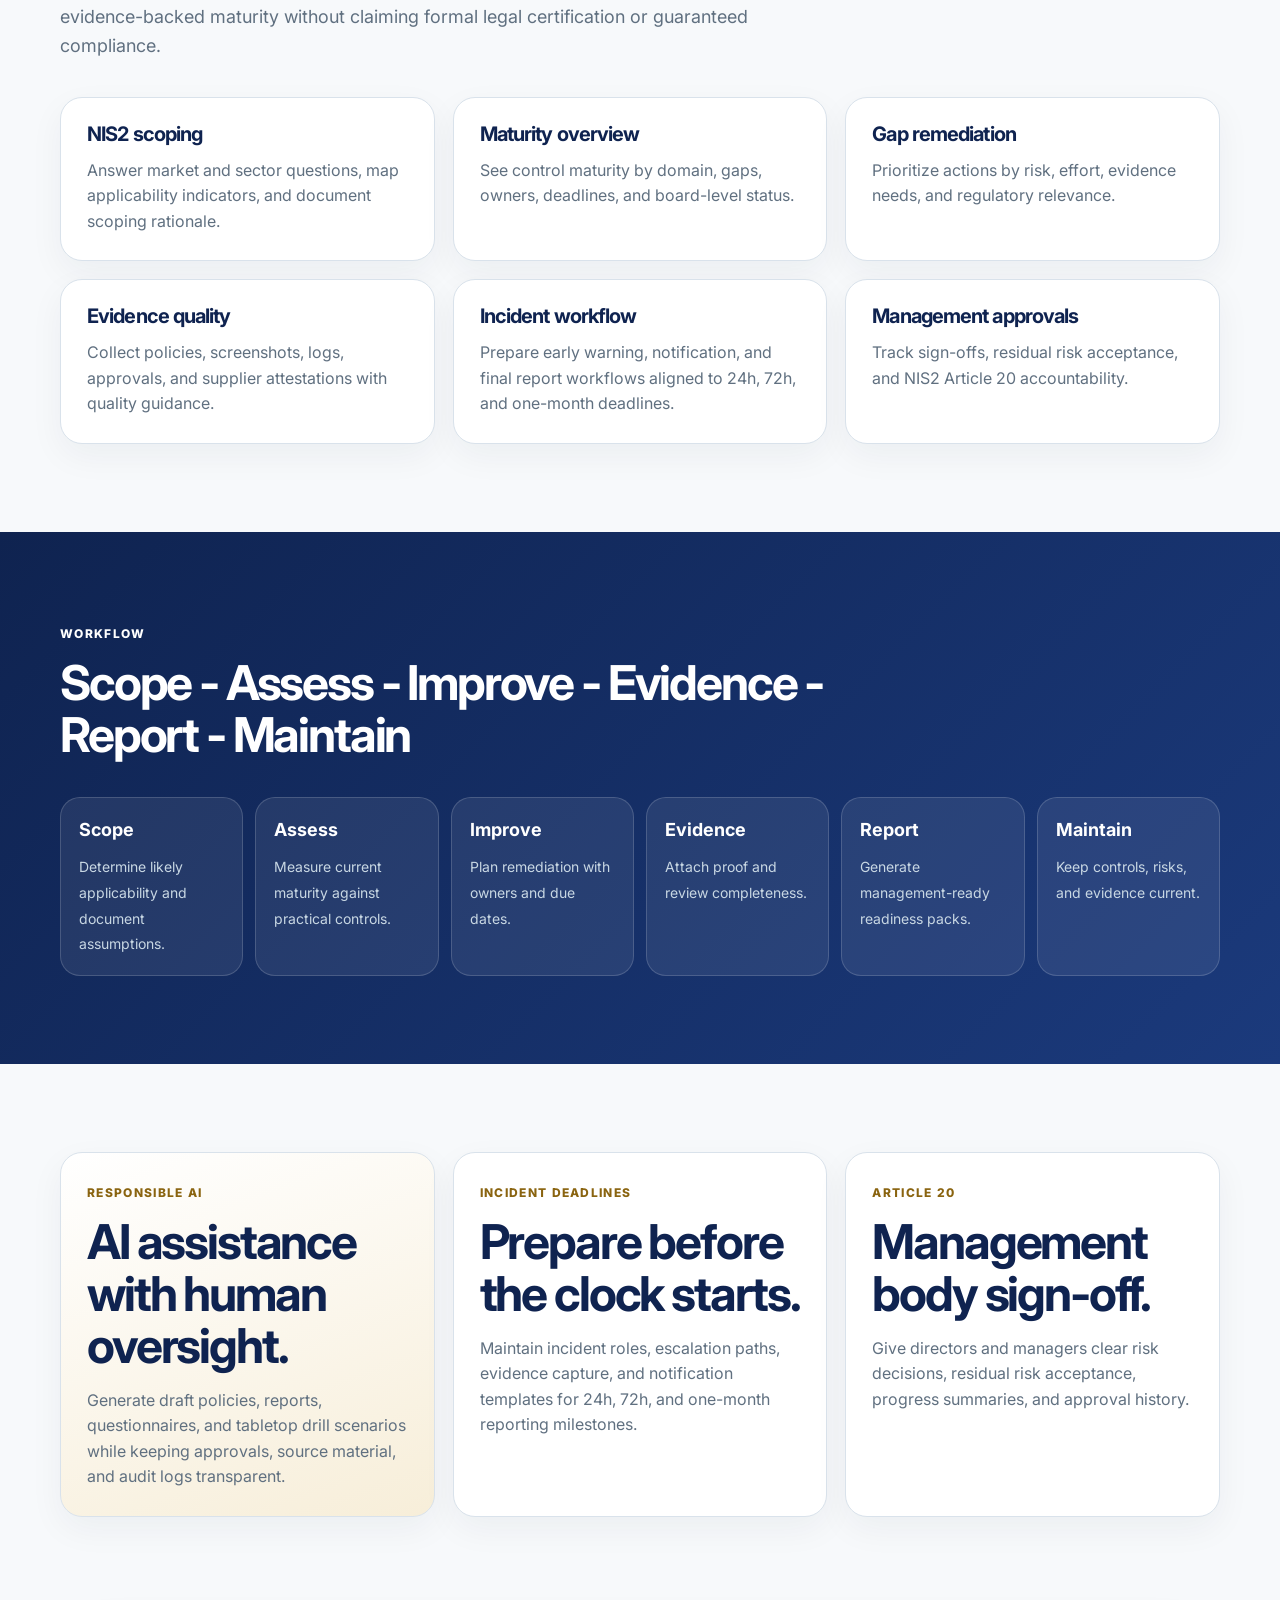
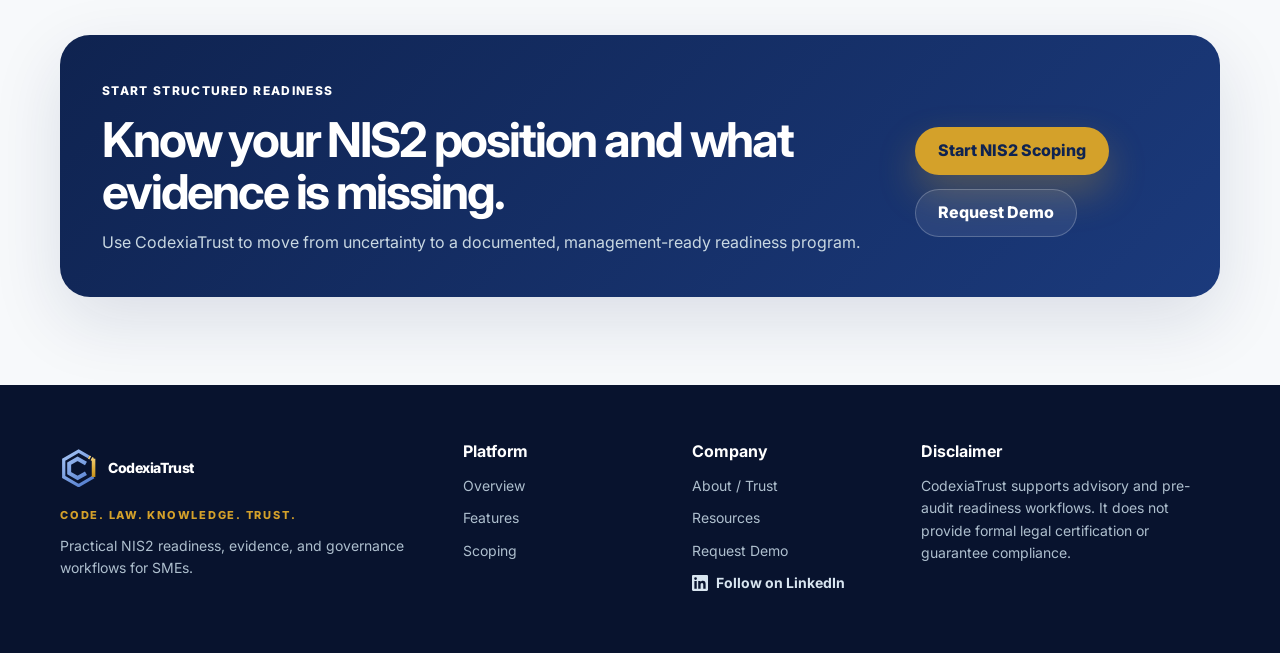
==== commit adbaa7c7: "Add LinkedIn company page links to footer and About page Footer Company column on all pages gains a " ====
--- a/index.html
+++ b/index.html
@@ -122,7 +122,7 @@
       <div class="container footer-grid">
         <div><a class="brand" href="index.html"><span class="brand-mark" aria-hidden="true"></span><span>CodexiaTrust</span></a><p class="tagline">Code. Law. Knowledge. Trust.</p><p>Practical NIS2 readiness, evidence, and governance workflows for SMEs.</p></div>
         <div><strong>Platform</strong><a href="platform.html">Overview</a><a href="features.html">Features</a><a href="scoping.html">Scoping</a></div>
-        <div><strong>Company</strong><a href="about.html">About / Trust</a><a href="resources.html">Resources</a><a href="pricing.html">Request Demo</a></div>
+        <div><strong>Company</strong><a href="about.html">About / Trust</a><a href="resources.html">Resources</a><a href="pricing.html">Request Demo</a><a class="social-link" href="https://www.linkedin.com/company/codexiatrust" target="_blank" rel="noopener"><svg width="16" height="16" viewBox="0 0 24 24" fill="currentColor" aria-hidden="true"><path d="M20.45 20.45h-3.56v-5.57c0-1.33-.02-3.04-1.85-3.04-1.85 0-2.14 1.45-2.14 2.94v5.67H9.35V9h3.41v1.56h.05c.48-.9 1.64-1.85 3.37-1.85 3.6 0 4.27 2.37 4.27 5.46v6.28zM5.34 7.43a2.06 2.06 0 1 1 0-4.13 2.06 2.06 0 0 1 0 4.13zM7.12 20.45H3.56V9h3.56v11.45zM22.22 0H1.77C.79 0 0 .77 0 1.72v20.56C0 23.23.79 24 1.77 24h20.45c.98 0 1.78-.77 1.78-1.72V1.72C24 .77 23.2 0 22.22 0z"/></svg>Follow on LinkedIn</a></div>
         <div><strong>Disclaimer</strong><p>CodexiaTrust supports advisory and pre-audit readiness workflows. It does not provide formal legal certification or guarantee compliance.</p></div>
       </div>
     </footer>
--- a/styles.css
+++ b/styles.css
@@ -57,7 +57,7 @@
 p { margin: 0; color: var(--muted); }
 .lead { margin-top: 24px; font-size: clamp(18px, 2vw, 21px); color: #42576b; max-width: 760px; }
 .hero-actions { display: flex; flex-wrap: wrap; gap: 14px; margin-top: 32px; }
-.button { display: inline-flex; align-items: center; justify-content: center; min-height: 48px; padding: 0 22px; border-radius: 999px; font-weight: 800; border: 1px solid transparent; }
+.button { display: inline-flex; align-items: center; justify-content: center; gap: 10px; min-height: 48px; padding: 0 22px; border-radius: 999px; font-weight: 800; white-space: nowrap; border: 1px solid transparent; }
 /* navy type on gold, not white — white on gold is 2.4:1 and fails AA */
 .button.primary { background: var(--gold); color: var(--navy); box-shadow: 0 18px 38px rgba(212, 161, 42, 0.30); }
 .button.primary:hover { background: #e3b445; }
@@ -126,6 +126,10 @@
 .footer strong { color: white; }
 .footer .brand-mark { background-image: url("assets/logo-mark-light.svg"); }
 .footer p, .footer a { display: block; color: #aebfce; margin-top: 10px; font-size: 14px; }
+/* beats `.footer a { display: block }` on specificity so icon and label sit on one line */
+.footer .social-link { display: inline-flex; align-items: center; gap: 8px; color: #d8e5f0; font-weight: 700; }
+.footer .social-link:hover { color: var(--gold); }
+.footer .social-link svg { flex: none; }
 .tagline { margin-top: 12px !important; color: var(--gold) !important; font-size: 11px !important; font-weight: 800; letter-spacing: 0.16em; text-transform: uppercase; }
 
 @media (max-width: 920px) {
